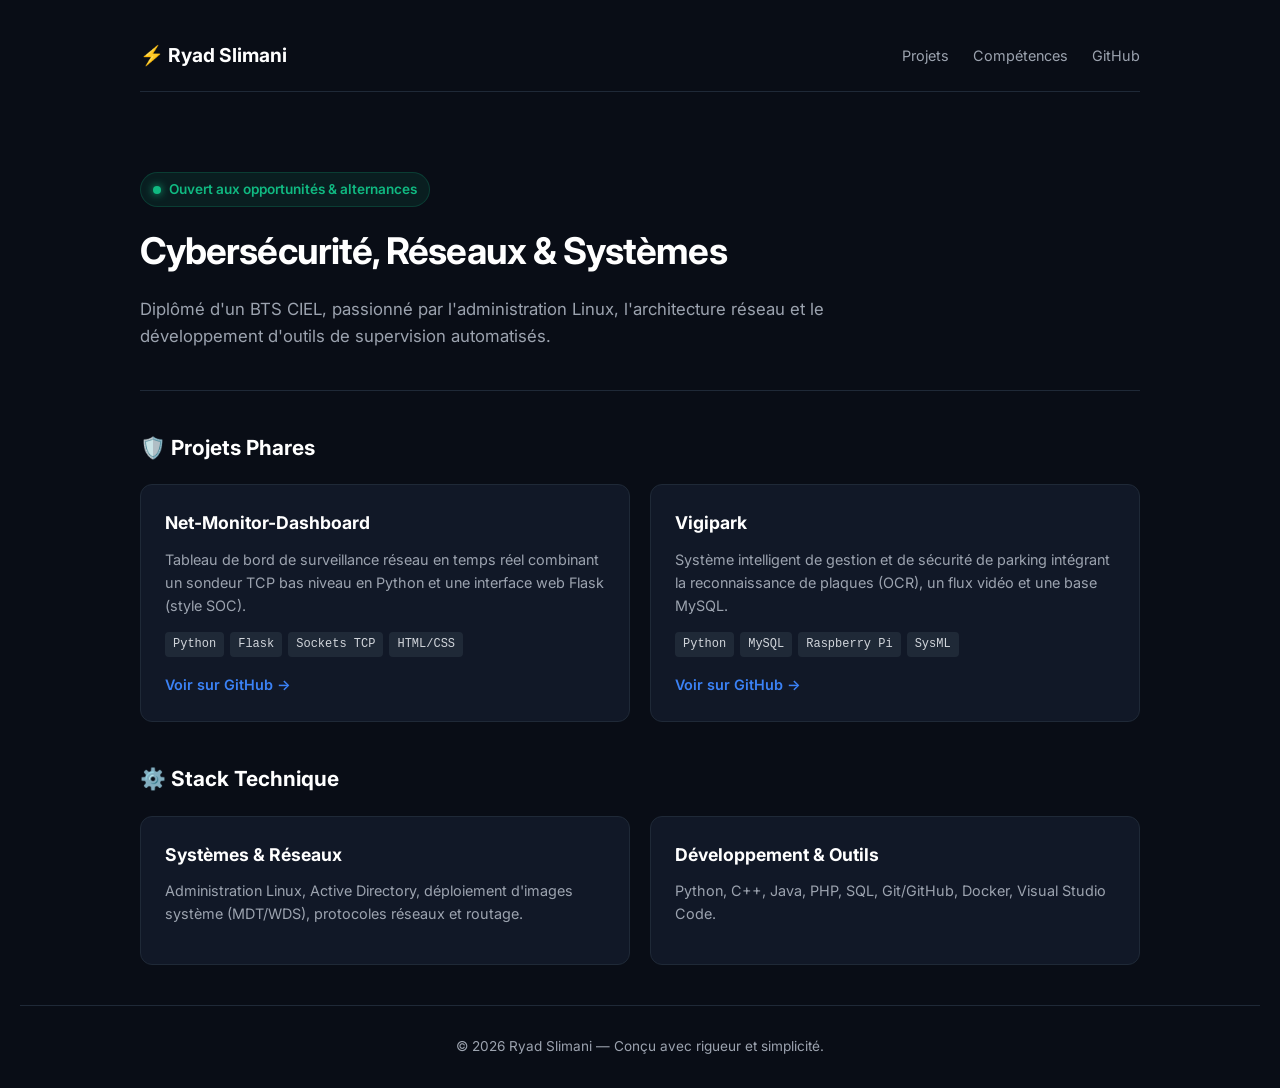
==== portfolio.html @ 4ad84877 "feat: initial commit with custom portfolio filenames" ====
<!DOCTYPE html>
<html lang="fr">
<head>
    <meta charset="UTF-8">
    <meta name="viewport" content="width=device-width, initial-scale=1.0">
    <title>Ryad Slimani | Portfolio Cyber & SysAdmin</title>
    <link href="https://fonts.googleapis.com/css2?family=Inter:wght@300;400;500;600;700&display=swap" rel="stylesheet">
    <link rel="stylesheet" href="portfolio.css">
</head>
<body>

    <header>
        <div class="logo">⚡ Ryad Slimani</div>
        <nav>
            <a href="#projects">Projets</a>
            <a href="#skills">Compétences</a>
            <a href="https://github.com/ryadslimani" target="_blank">GitHub</a>
        </nav>
    </header>

    <div class="container">
        <div class="hero">
            <div class="badge-status">
                <span class="dot"></span> Ouvert aux opportunités & alternances
            </div>
            <h1>Cybersécurité, Réseaux & Systèmes</h1>
            <p>Diplômé d'un BTS CIEL, passionné par l'administration Linux, l'architecture réseau et le développement d'outils de supervision automatisés.</p>
        </div>

        <section id="projects">
            <h2>🛡️ Projets Phares</h2>
            <div class="grid">
                <div class="card">
                    <h3>Net-Monitor-Dashboard</h3>
                    <p>Tableau de bord de surveillance réseau en temps réel combinant un sondeur TCP bas niveau en Python et une interface web Flask (style SOC).</p>
                    <div class="tags">
                        <span class="tag">Python</span>
                        <span class="tag">Flask</span>
                        <span class="tag">Sockets TCP</span>
                        <span class="tag">HTML/CSS</span>
                    </div>
                    <a href="https://github.com/ryadslimani" target="_blank" class="btn-link">Voir sur GitHub &rarr;</a>
                </div>

                <div class="card">
                    <h3>Vigipark</h3>
                    <p>Système intelligent de gestion et de sécurité de parking intégrant la reconnaissance de plaques (OCR), un flux vidéo et une base MySQL.</p>
                    <div class="tags">
                        <span class="tag">Python</span>
                        <span class="tag">MySQL</span>
                        <span class="tag">Raspberry Pi</span>
                        <span class="tag">SysML</span>
                    </div>
                    <a href="https://github.com/ryadslimani" target="_blank" class="btn-link">Voir sur GitHub &rarr;</a>
                </div>
            </div>
        </section>

        <section id="skills">
            <h2>⚙️ Stack Technique</h2>
            <div class="grid">
                <div class="card">
                    <h3>Systèmes & Réseaux</h3>
                    <p>Administration Linux, Active Directory, déploiement d'images système (MDT/WDS), protocoles réseaux et routage.</p>
                </div>
                <div class="card">
                    <h3>Développement & Outils</h3>
                    <p>Python, C++, Java, PHP, SQL, Git/GitHub, Docker, Visual Studio Code.</p>
                </div>
            </div>
        </section>
    </div>

    <footer>
        <p>&copy; <span id="current-year"></span> Ryad Slimani — Conçu avec rigueur et simplicité.</p>
    </footer>

    <script src="portfolio.js"></script>
</body>
</html>
---- portfolio.css ----
:root {
    --bg-color: #090d16;
    --card-bg: #111827;
    --border-color: #1f2937;
    --text-main: #f3f4f6;
    --text-muted: #9ca3af;
    --accent: #3b82f6;
    --accent-glow: rgba(59, 130, 246, 0.15);
    --success: #10b981;
}

* { box-sizing: border-box; margin: 0; padding: 0; }

body {
    font-family: 'Inter', sans-serif;
    background-color: var(--bg-color);
    color: var(--text-main);
    line-height: 1.6;
    padding: 0 20px;
    scroll-behavior: smooth;
}

header {
    max-width: 1000px;
    margin: 40px auto;
    display: flex;
    justify-content: space-between;
    align-items: center;
    border-bottom: 1px solid var(--border-color);
    padding-bottom: 20px;
}

.logo {
    font-weight: 700;
    font-size: 1.2rem;
    color: #ffffff;
    display: flex;
    align-items: center;
    gap: 8px;
}

nav a {
    color: var(--text-muted);
    text-decoration: none;
    margin-left: 20px;
    font-size: 0.9rem;
    transition: color 0.2s;
}

nav a:hover {
    color: var(--accent);
}

.container {
    max-width: 1000px;
    margin: 0 auto;
}

.hero {
    padding: 40px 0;
    border-bottom: 1px solid var(--border-color);
    margin-bottom: 40px;
}

.hero h1 {
    font-size: 2.3rem;
    font-weight: 700;
    color: #ffffff;
    margin-bottom: 15px;
    letter-spacing: -0.025em;
}

.hero p {
    font-size: 1.05rem;
    color: var(--text-muted);
    max-width: 700px;
}

.badge-status {
    display: inline-flex;
    align-items: center;
    gap: 8px;
    background: rgba(16, 185, 129, 0.1);
    color: var(--success);
    border: 1px solid rgba(16, 185, 129, 0.2);
    padding: 6px 12px;
    border-radius: 20px;
    font-size: 0.85rem;
    font-weight: 600;
    margin-bottom: 15px;
}

.dot {
    width: 8px;
    height: 8px;
    background-color: var(--success);
    border-radius: 50%;
    box-shadow: 0 0 8px var(--success);
}

section {
    margin-bottom: 40px;
}

h2 {
    font-size: 1.3rem;
    color: #ffffff;
    margin-bottom: 20px;
    display: flex;
    align-items: center;
    gap: 10px;
}

.grid {
    display: grid;
    grid-template-columns: repeat(auto-fit, minmax(300px, 1fr));
    gap: 20px;
}

.card {
    background-color: var(--card-bg);
    border: 1px solid var(--border-color);
    border-radius: 12px;
    padding: 24px;
    transition: transform 0.2s, border-color 0.2s;
}

.card:hover {
    transform: translateY(-3px);
    border-color: #374151;
}

.card h3 {
    font-size: 1.1rem;
    color: #ffffff;
    margin-bottom: 10px;
}

.card p {
    color: var(--text-muted);
    font-size: 0.9rem;
    margin-bottom: 15px;
}

.tags {
    display: flex;
    flex-wrap: wrap;
    gap: 6px;
    margin-bottom: 15px;
}

.tag {
    background: #1f2937;
    color: #d1d5db;
    padding: 3px 8px;
    border-radius: 4px;
    font-size: 0.75rem;
    font-family: monospace;
}

.btn-link {
    display: inline-block;
    color: var(--accent);
    text-decoration: none;
    font-weight: 600;
    font-size: 0.9rem;
}

.btn-link:hover {
    text-decoration: underline;
}

footer {
    text-align: center;
    padding: 30px 0;
    border-top: 1px solid var(--border-color);
    color: var(--text-muted);
    font-size: 0.85rem;
    margin-top: 40px;
}
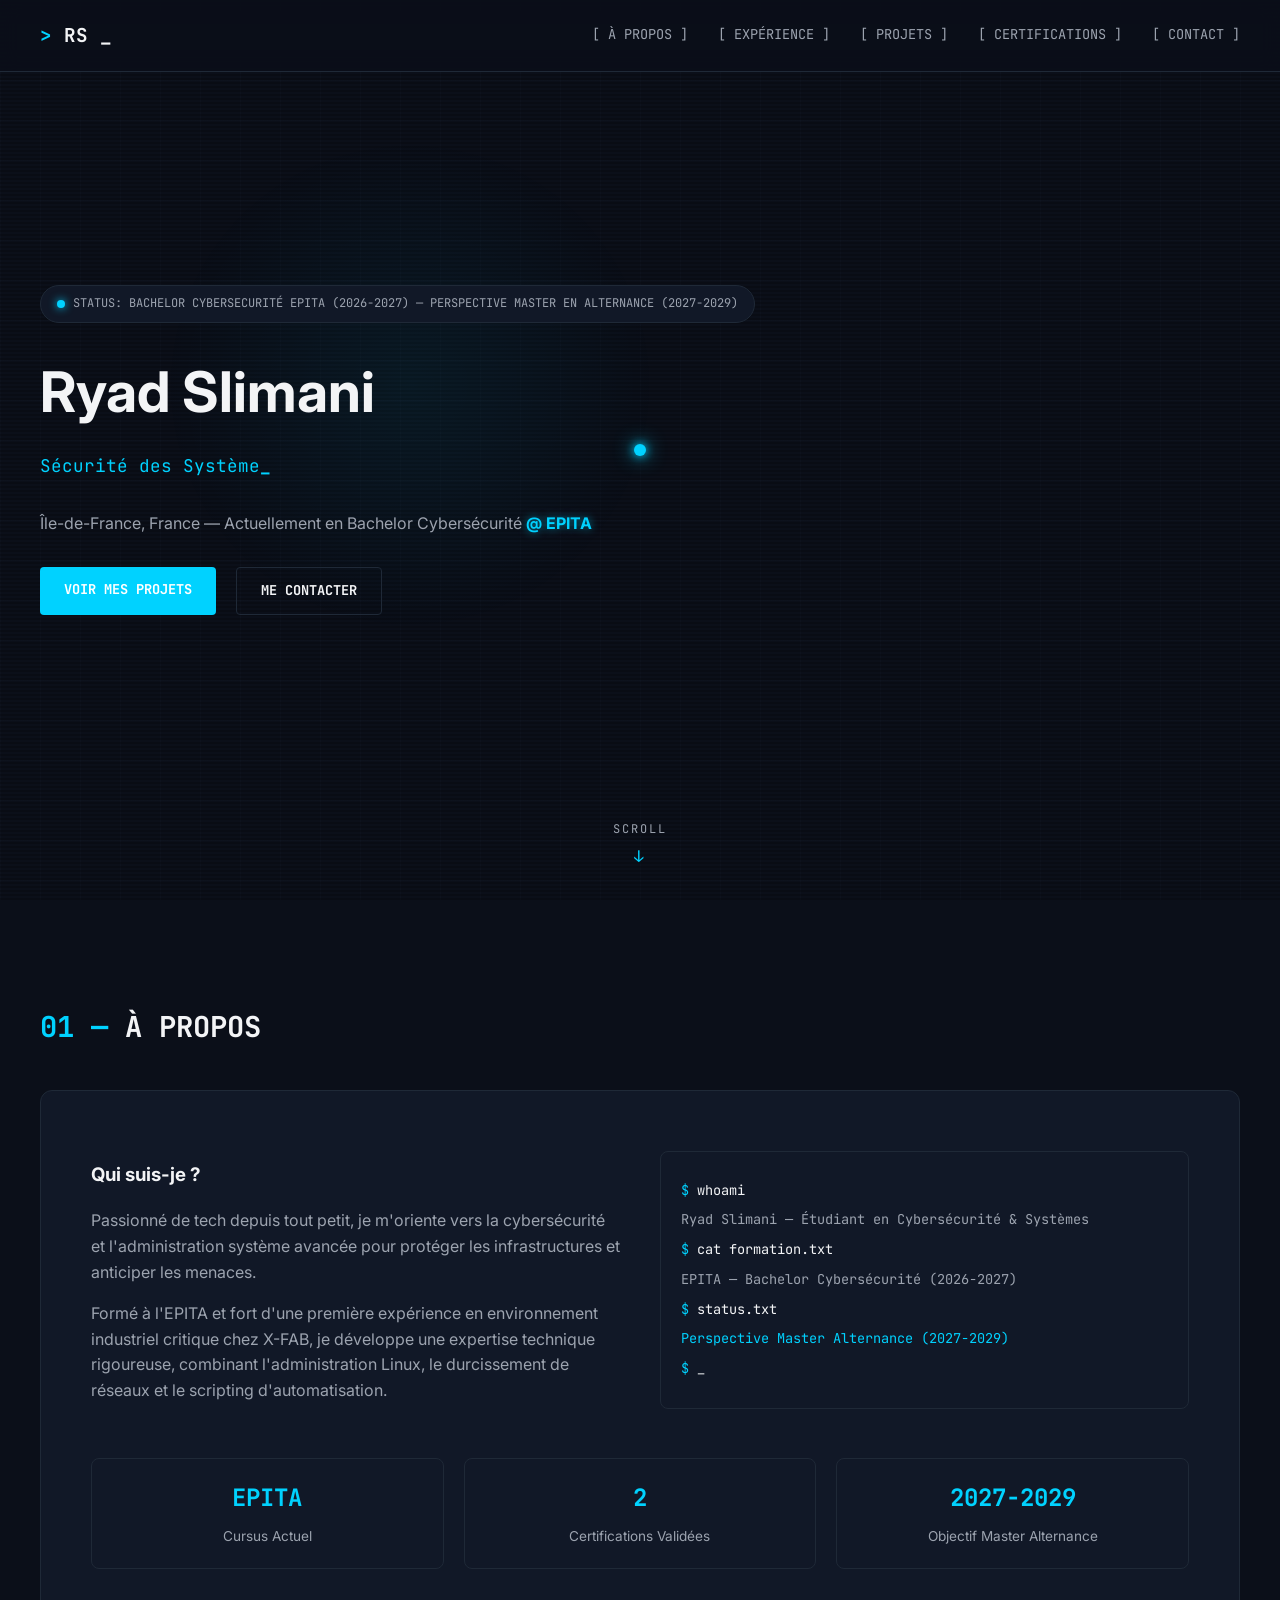
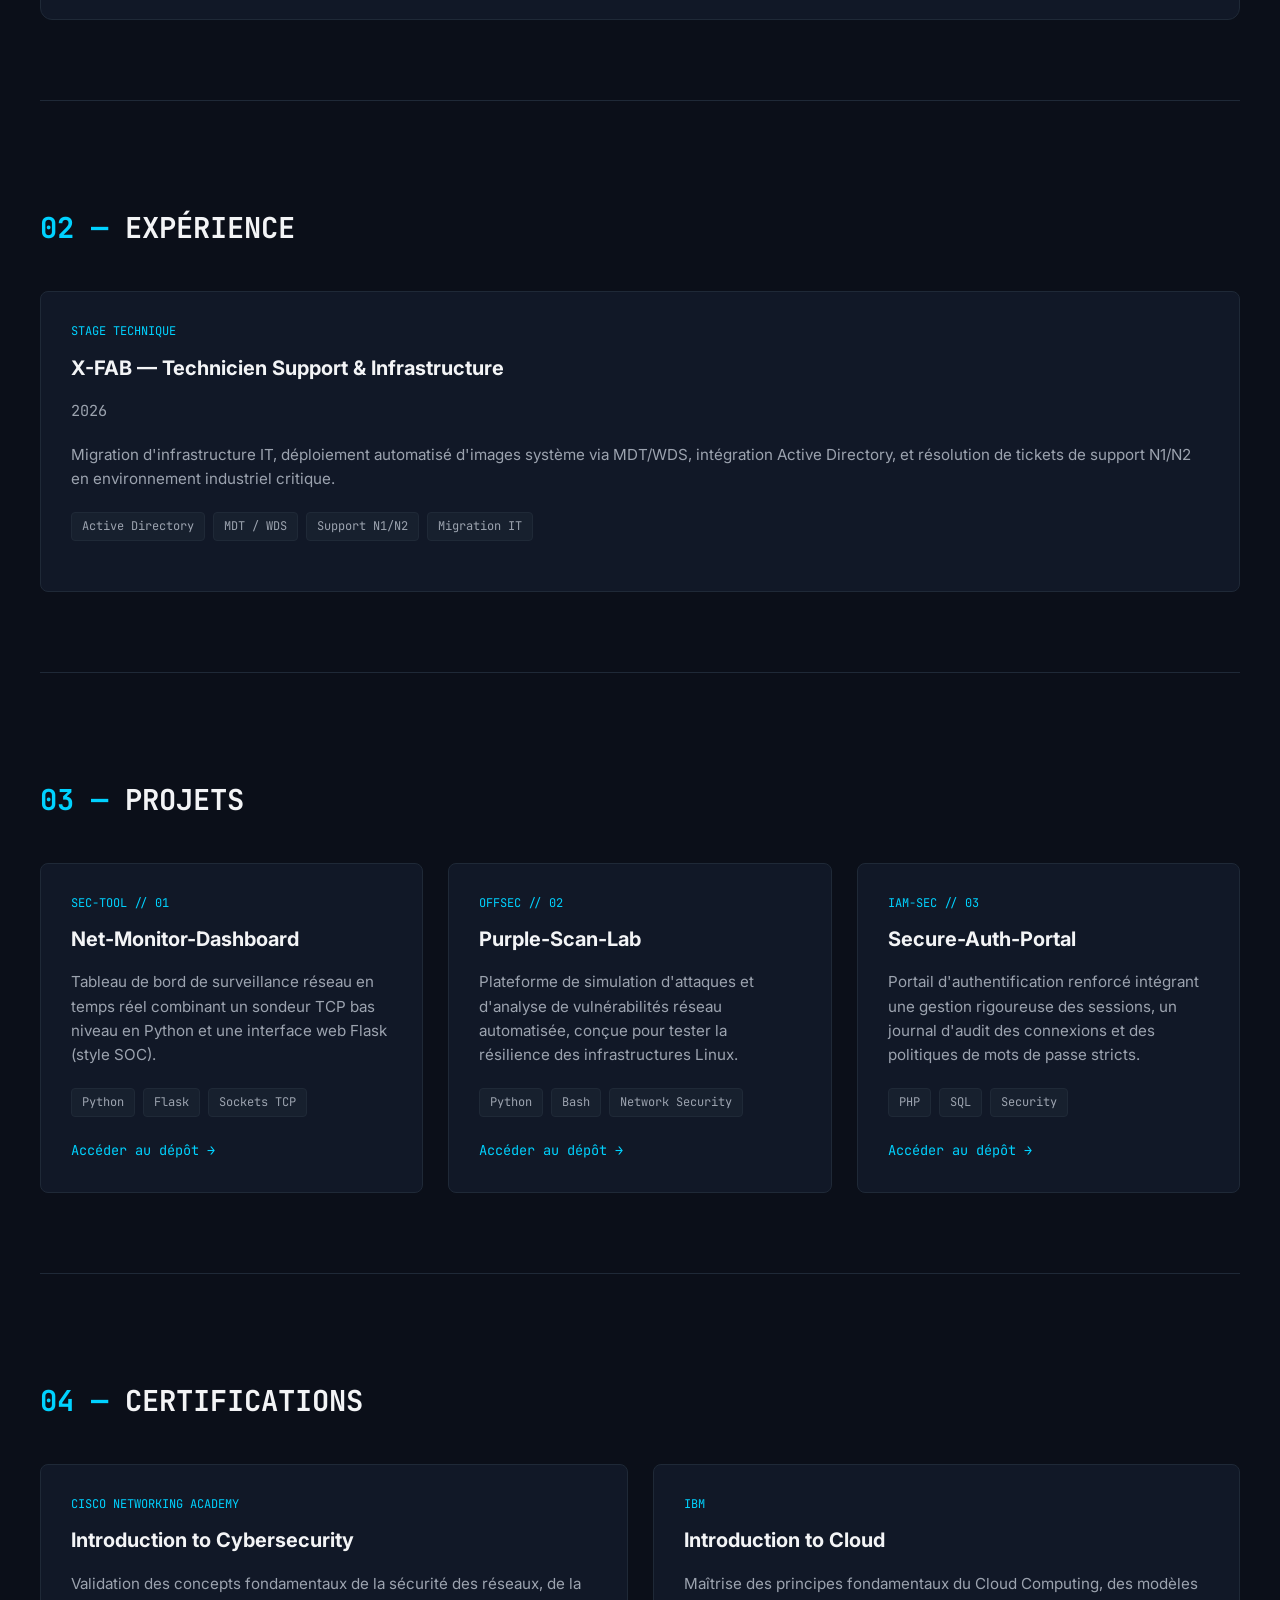
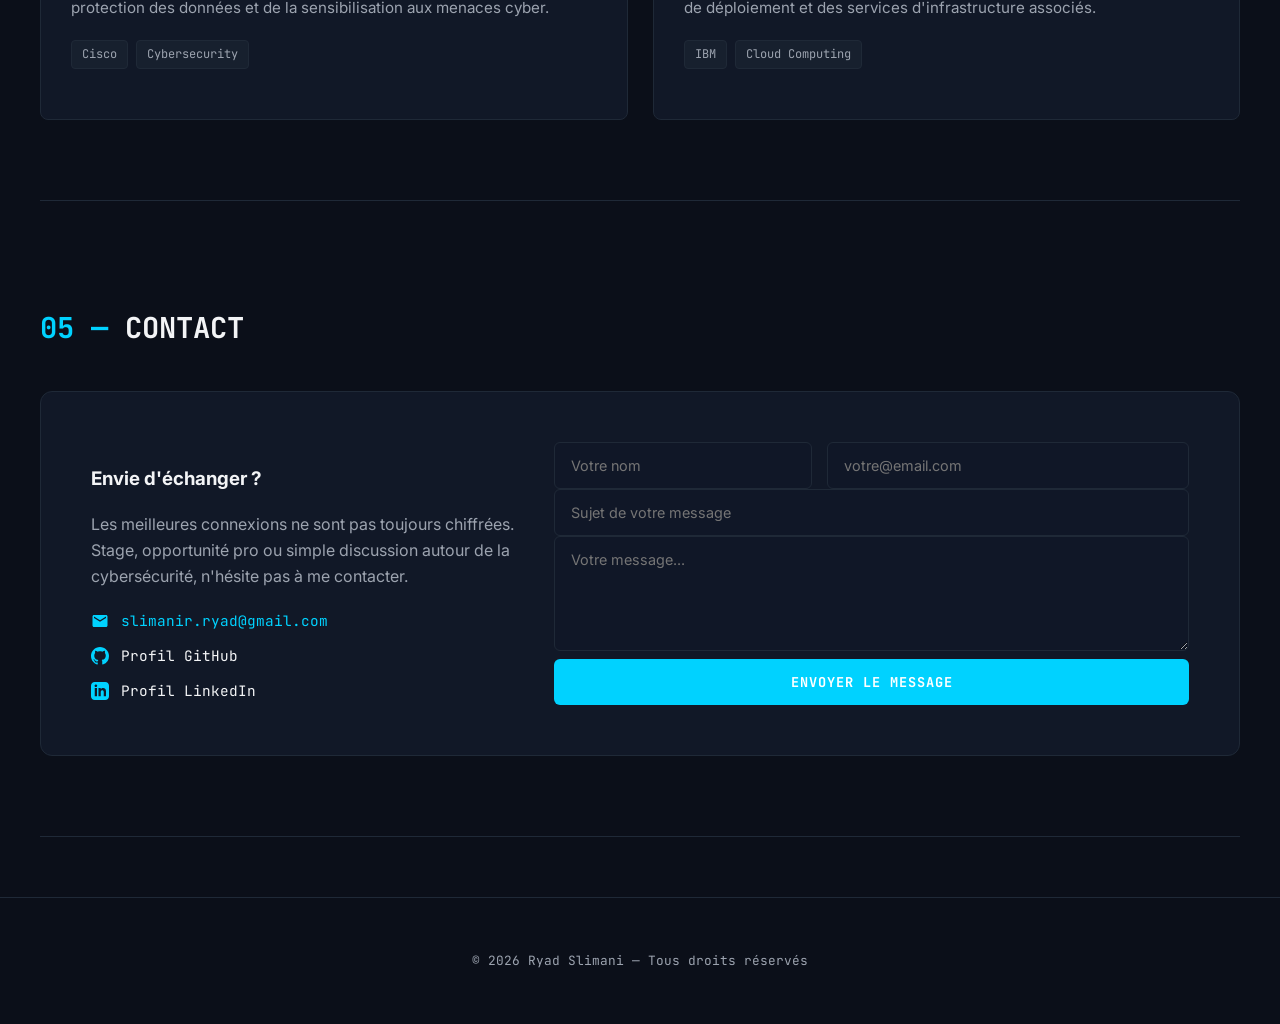
==== commit f7b59f24: "feat: add img folder, favicon and update html configuration" ====
--- a/portfolio.html
+++ b/portfolio.html
@@ -3,77 +3,235 @@
 <head>
     <meta charset="UTF-8">
     <meta name="viewport" content="width=device-width, initial-scale=1.0">
-    <title>Ryad Slimani | Portfolio Cyber & SysAdmin</title>
-    <link href="https://fonts.googleapis.com/css2?family=Inter:wght@300;400;500;600;700&display=swap" rel="stylesheet">
+    <title>Portfolio - Slimani Riyad</title>
+    <!-- Favicon personnalisé (remplace href par ton fichier d'icône si besoin) -->
+    <link rel="icon" type="image/png" href="img/RS.png">
+    <link href="https://fonts.googleapis.com/css2?family=JetBrains+Mono:wght@400;500;700&family=Inter:wght@300;400;600;700&display=swap" rel="stylesheet">
     <link rel="stylesheet" href="portfolio.css">
 </head>
 <body>
 
+    <!-- Arrière-plan animé et scanlines -->
+    <div class="bg-grid"></div>
+    <div class="scanlines"></div>
+
+    <!-- Curseur suiveur personnalisé -->
+    <div class="custom-cursor"></div>
+
     <header>
-        <div class="logo">⚡ Ryad Slimani</div>
+        <div class="logo">
+            <span class="terminal-prompt">&gt;</span> RS <span class="blink">_</span>
+        </div>
         <nav>
-            <a href="#projects">Projets</a>
-            <a href="#skills">Compétences</a>
-            <a href="https://github.com/ryadslimani" target="_blank">GitHub</a>
+            <a href="#about">[ À PROPOS ]</a>
+            <a href="#experience">[ EXPÉRIENCE ]</a>
+            <a href="#projects">[ PROJETS ]</a>
+            <a href="#certifications">[ CERTIFICATIONS ]</a>
+            <a href="#contact">[ CONTACT ]</a>
         </nav>
     </header>
 
     <div class="container">
-        <div class="hero">
+
+        <!-- Hero Section -->
+        <div class="hero" id="home">
+            
             <div class="badge-status">
-                <span class="dot"></span> Ouvert aux opportunités & alternances
-            </div>
-            <h1>Cybersécurité, Réseaux & Systèmes</h1>
-            <p>Diplômé d'un BTS CIEL, passionné par l'administration Linux, l'architecture réseau et le développement d'outils de supervision automatisés.</p>
+                <span class="dot"></span> STATUS: BACHELOR CYBERSECURITÉ EPITA (2026-2027) — PERSPECTIVE MASTER EN ALTERNANCE (2027-2029)
+            </div>
+            <h1>Ryad Slimani</h1>
+            
+            <!-- Ligne sous-titre avec l'animation de frappe -->
+            <div class="subtitle">
+                <span id="typed-text"></span><span class="cursor-blink">_</span>
+            </div>
+
+            <p class="location">Île-de-France, France — Actuellement en Bachelor Cybersécurité <span class="glitch-text" data-text="@ EPITA">@ EPITA</span></p>
+            
+            <div class="hero-actions">
+                <a href="#projects" class="btn-primary">VOIR MES PROJETS</a>
+                <a href="#contact" class="btn-secondary">ME CONTACTER</a>
+            </div>
+
+            <!-- Indicateur de scroll -->
+            <div class="scroll-indicator">
+                SCROLL
+                <span>&darr;</span>
+            </div>
         </div>
 
+        <!-- À Propos -->
+        <section id="about">
+            <h2><span class="section-num">01 —</span> À PROPOS</h2>
+            
+            <div class="about-wrapper">
+                <div class="about-grid">
+                    <div class="about-text">
+                        <h3>Qui suis-je ?</h3>
+                        <p>Passionné de tech depuis tout petit, je m'oriente vers la cybersécurité et l'administration système avancée pour protéger les infrastructures et anticiper les menaces.</p>
+                        <p>Formé à l'EPITA et fort d'une première expérience en environnement industriel critique chez X-FAB, je développe une expertise technique rigoureuse, combinant l'administration Linux, le durcissement de réseaux et le scripting d'automatisation.</p>
+                    </div>
+                    <div class="about-terminal">
+                        <div class="terminal-box-sm">
+                            <p class="t-line"><span class="t-prompt">$</span> whoami</p>
+                            <p class="t-line text-muted">Ryad Slimani — Étudiant en Cybersécurité & Systèmes</p>
+                            <p class="t-line"><span class="t-prompt">$</span> cat formation.txt</p>
+                            <p class="t-line text-muted">EPITA — Bachelor Cybersécurité (2026-2027)</p>
+                            <p class="t-line"><span class="t-prompt">$</span> status.txt</p>
+                            <p class="t-line text-green">Perspective Master Alternance (2027-2029)</p>
+                            <p class="t-line"><span class="t-prompt">$</span> <span class="blink">_</span></p>
+                        </div>
+                    </div>
+                </div>
+
+                <div class="system-metrics">
+                    <div class="metric-box">
+                        <span class="metric-val">EPITA</span>
+                        <span class="metric-label">Cursus Actuel</span>
+                    </div>
+                    <div class="metric-box">
+                        <span class="metric-val">2</span>
+                        <span class="metric-label">Certifications Validées</span>
+                    </div>
+                    <div class="metric-box">
+                        <span class="metric-val">2027-2029</span>
+                        <span class="metric-label">Objectif Master Alternance</span>
+                    </div>
+                </div>
+            </div>
+        </section>
+
+        <!-- Expérience -->
+        <section id="experience">
+            <h2><span class="section-num">02 —</span> EXPÉRIENCE</h2>
+            <div class="card full-width">
+                <div class="card-header-tag">STAGE TECHNIQUE</div>
+                <h3>X-FAB — Technicien Support & Infrastructure</h3>
+                <p class="card-date">2026</p>
+                <p>Migration d'infrastructure IT, déploiement automatisé d'images système via MDT/WDS, intégration Active Directory, et résolution de tickets de support N1/N2 en environnement industriel critique.</p>
+                <div class="tags">
+                    <span class="tag">Active Directory</span>
+                    <span class="tag">MDT / WDS</span>
+                    <span class="tag">Support N1/N2</span>
+                    <span class="tag">Migration IT</span>
+                </div>
+            </div>
+        </section>
+
+        <!-- Projets -->
         <section id="projects">
-            <h2>🛡️ Projets Phares</h2>
+            <h2><span class="section-num">03 —</span> PROJETS</h2>
             <div class="grid">
                 <div class="card">
+                    <div class="card-header-tag">SEC-TOOL // 01</div>
                     <h3>Net-Monitor-Dashboard</h3>
                     <p>Tableau de bord de surveillance réseau en temps réel combinant un sondeur TCP bas niveau en Python et une interface web Flask (style SOC).</p>
                     <div class="tags">
                         <span class="tag">Python</span>
                         <span class="tag">Flask</span>
                         <span class="tag">Sockets TCP</span>
-                        <span class="tag">HTML/CSS</span>
-                    </div>
-                    <a href="https://github.com/ryadslimani" target="_blank" class="btn-link">Voir sur GitHub &rarr;</a>
-                </div>
-
-                <div class="card">
-                    <h3>Vigipark</h3>
-                    <p>Système intelligent de gestion et de sécurité de parking intégrant la reconnaissance de plaques (OCR), un flux vidéo et une base MySQL.</p>
+                    </div>
+                    <a href="https://github.com/ryadslimani" target="_blank" class="btn-link">Accéder au dépôt &rarr;</a>
+                </div>
+
+                <div class="card">
+                    <div class="card-header-tag">OFFSEC // 02</div>
+                    <h3>Purple-Scan-Lab</h3>
+                    <p>Plateforme de simulation d'attaques et d'analyse de vulnérabilités réseau automatisée, conçue pour tester la résilience des infrastructures Linux.</p>
                     <div class="tags">
                         <span class="tag">Python</span>
-                        <span class="tag">MySQL</span>
-                        <span class="tag">Raspberry Pi</span>
-                        <span class="tag">SysML</span>
-                    </div>
-                    <a href="https://github.com/ryadslimani" target="_blank" class="btn-link">Voir sur GitHub &rarr;</a>
-                </div>
-            </div>
-        </section>
-
-        <section id="skills">
-            <h2>⚙️ Stack Technique</h2>
+                        <span class="tag">Bash</span>
+                        <span class="tag">Network Security</span>
+                    </div>
+                    <a href="https://github.com/ryadslimani" target="_blank" class="btn-link">Accéder au dépôt &rarr;</a>
+                </div>
+
+                <div class="card">
+                    <div class="card-header-tag">IAM-SEC // 03</div>
+                    <h3>Secure-Auth-Portal</h3>
+                    <p>Portail d'authentification renforcé intégrant une gestion rigoureuse des sessions, un journal d'audit des connexions et des politiques de mots de passe stricts.</p>
+                    <div class="tags">
+                        <span class="tag">PHP</span>
+                        <span class="tag">SQL</span>
+                        <span class="tag">Security</span>
+                    </div>
+                    <a href="https://github.com/ryadslimani" target="_blank" class="btn-link">Accéder au dépôt &rarr;</a>
+                </div>
+            </div>
+        </section>
+
+        <!-- Certifications -->
+        <section id="certifications">
+            <h2><span class="section-num">04 —</span> CERTIFICATIONS</h2>
             <div class="grid">
                 <div class="card">
-                    <h3>Systèmes & Réseaux</h3>
-                    <p>Administration Linux, Active Directory, déploiement d'images système (MDT/WDS), protocoles réseaux et routage.</p>
-                </div>
-                <div class="card">
-                    <h3>Développement & Outils</h3>
-                    <p>Python, C++, Java, PHP, SQL, Git/GitHub, Docker, Visual Studio Code.</p>
+                    <div class="card-header-tag">CISCO NETWORKING ACADEMY</div>
+                    <h3>Introduction to Cybersecurity</h3>
+                    <p>Validation des concepts fondamentaux de la sécurité des réseaux, de la protection des données et de la sensibilisation aux menaces cyber.</p>
+                    <div class="tags">
+                        <span class="tag">Cisco</span>
+                        <span class="tag">Cybersecurity</span>
+                    </div>
+                </div>
+
+                <div class="card">
+                    <div class="card-header-tag">IBM</div>
+                    <h3>Introduction to Cloud</h3>
+                    <p>Maîtrise des principes fondamentaux du Cloud Computing, des modèles de déploiement et des services d'infrastructure associés.</p>
+                    <div class="tags">
+                        <span class="tag">IBM</span>
+                        <span class="tag">Cloud Computing</span>
+                    </div>
+                </div>
+            </div>
+        </section>
+
+        <!-- Contact -->
+        <section id="contact">
+            <h2><span class="section-num">05 —</span> CONTACT</h2>
+            <div class="contact-wrapper">
+                <div class="contact-container">
+                    <div class="contact-info">
+                        <h3>Envie d'échanger ?</h3>
+                        <p>Les meilleures connexions ne sont pas toujours chiffrées. Stage, opportunité pro ou simple discussion autour de la cybersécurité, n'hésite pas à me contacter.</p>
+                        
+                        <div class="contact-links-list">
+                            <a href="mailto:slimanir.ryad@gmail.com" class="contact-link-item">
+                                <svg viewBox="0 0 24 24"><path d="M20 4H4c-1.1 0-1.99.9-1.99 2L2 18c0 1.1.9 2 2 2h16c1.1 0 2-.9 2-2V6c0-1.1-.9-2-2-2zm0 4l-8 5-8-5V6l8 5 8-5v2z"/></svg>
+                                <span class="email-link">slimanir.ryad@gmail.com</span>
+                            </a>
+                            <a href="https://github.com/ryadslimani" target="_blank" class="contact-link-item">
+                                <svg viewBox="0 0 24 24"><path d="M12 0C5.37 0 0 5.37 0 12c0 5.31 3.435 9.795 8.205 11.385.6.105.825-.255.825-.57 0-.285-.015-1.23-.015-2.235-3.015.555-3.795-.735-4.035-1.41-.135-.345-.72-1.41-1.23-1.695-.42-.225-1.02-.78-.015-.795.945-.015 1.62.87 1.845 1.23 1.08 1.815 2.805 1.305 3.495.99.105-.78.42-1.305.765-1.605-2.67-.3-5.46-1.335-5.46-5.925 0-1.305.465-2.385 1.23-3.225-.12-.3-.54-1.53.12-3.18 0 0 1.005-.315 3.3 1.23.96-.27 1.98-.405 3-.405s2.04.135 3 .405c2.295-1.56 3.3-1.23 3.3-1.23.66 1.65.24 2.88.12 3.18.765.84 1.23 1.905 1.23 3.225 0 4.605-2.805 5.625-5.475 5.925.435.375.81 1.095.81 2.22 0 1.605-.015 2.895-.015 3.3 0 .315.225.69.825.57A12.02 12.02 0 0024 12c0-6.63-5.37-12-12-12z"/></svg>
+                                <span>Profil GitHub</span>
+                            </a>
+                            <a href="https://www.linkedin.com" target="_blank" class="contact-link-item">
+                                <svg viewBox="0 0 24 24"><path d="M19 0h-14c-2.761 0-5 2.239-5 5v14c0 2.761 2.239 5 5 5h14c2.762 0 5-2.239 5-5v-14c0-2.761-2.238-5-5-5zm-11 19h-3v-11h3v11zm-1.5-12.268c-.966 0-1.75-.79-1.75-1.764s.784-1.764 1.75-1.764 1.75.79 1.75 1.764-.783 1.764-1.75 1.764zm13.5 12.268h-3v-5.604c0-3.368-4-3.113-4 0v5.604h-3v-11h3v1.765c1.396-2.586 7-2.777 7 2.476v6.759z"/></svg>
+                                <span>Profil LinkedIn</span>
+                            </a>
+                        </div>
+                    </div>
+                    <div class="contact-form">
+                        <form action="send-mail.php" method="POST">
+                            <div class="form-group">
+                                <input type="text" name="name" placeholder="Votre nom" required>
+                                <input type="email" name="email" placeholder="votre@email.com" required>
+                            </div>
+                            <input type="text" name="subject" placeholder="Sujet de votre message" class="form-full" required>
+                            <textarea name="message" placeholder="Votre message..." rows="5" class="form-full" required></textarea>
+                            <button type="submit" class="btn-primary">ENVOYER LE MESSAGE</button>
+                        </form>
+                    </div>
                 </div>
             </div>
         </section>
     </div>
 
     <footer>
-        <p>&copy; <span id="current-year"></span> Ryad Slimani — Conçu avec rigueur et simplicité.</p>
+        <p>&copy; <span id="current-year">2026</span> Ryad Slimani — Tous droits réservés</p>
     </footer>
+
+    <!-- Bouton Retour en haut -->
+    <a href="#home" class="back-to-top" id="backToTopBtn">&uarr;</a>
 
     <script src="portfolio.js"></script>
 </body>
--- a/portfolio.css
+++ b/portfolio.css
@@ -1,180 +1,821 @@
 :root {
-    --bg-color: #090d16;
+    --bg-color: #0b0f19;
     --card-bg: #111827;
     --border-color: #1f2937;
     --text-main: #f3f4f6;
     --text-muted: #9ca3af;
-    --accent: #3b82f6;
-    --accent-glow: rgba(59, 130, 246, 0.15);
-    --success: #10b981;
-}
-
-* { box-sizing: border-box; margin: 0; padding: 0; }
+    --accent-blue: #00d2ff;
+    --accent-glow: rgba(0, 210, 255, 0.15);
+}
+
+html {
+    scroll-behavior: smooth;
+}
 
 body {
     font-family: 'Inter', sans-serif;
     background-color: var(--bg-color);
     color: var(--text-main);
     line-height: 1.6;
-    padding: 0 20px;
-    scroll-behavior: smooth;
-}
-
+    margin: 0;
+    padding: 0;
+    overflow-x: hidden;
+}
+
+/* --- Personnalisation de la Scrollbar --- */
+::-webkit-scrollbar {
+    width: 8px;
+}
+
+::-webkit-scrollbar-track {
+    background: var(--bg-color);
+}
+
+::-webkit-scrollbar-thumb {
+    background: rgba(0, 210, 255, 0.3);
+    border-radius: 4px;
+    transition: background 0.3s ease, box-shadow 0.3s ease;
+}
+
+::-webkit-scrollbar-thumb:hover,
+::-webkit-scrollbar-thumb:active {
+    background: var(--accent-blue);
+    box-shadow: 0 0 12px var(--accent-blue);
+}
+
+/* Grille de fond animée type terminal / cyber */
+.bg-grid {
+    position: fixed;
+    top: 0;
+    left: 0;
+    width: 100vw;
+    height: 100vh;
+    background-image: 
+        linear-gradient(to right, rgba(31, 41, 55, 0.15) 1px, transparent 1px),
+        linear-gradient(to bottom, rgba(31, 41, 55, 0.15) 1px, transparent 1px);
+    background-size: 40px 40px;
+    z-index: -2;
+    pointer-events: none;
+}
+
+/* Effet de balayage (Scanlines) */
+.scanlines {
+    position: fixed;
+    top: 0;
+    left: 0;
+    width: 100vw;
+    height: 100vh;
+    background: linear-gradient(
+        to bottom,
+        rgba(255,255,255,0),
+        rgba(255,255,255,0) 50%,
+        rgba(0, 0, 0, 0.3) 50%,
+        rgba(0, 0, 0, 0.3)
+    );
+    background-size: 100% 4px;
+    z-index: -1;
+    pointer-events: none;
+    opacity: 0.6;
+}
+
+/* Header fixe */
 header {
-    max-width: 1000px;
-    margin: 40px auto;
+    position: fixed;
+    top: 0;
+    left: 0;
+    width: 100%;
+    background-color: rgba(11, 15, 25, 0.85);
+    backdrop-filter: blur(10px);
     display: flex;
     justify-content: space-between;
     align-items: center;
+    padding: 20px 40px;
+    box-sizing: border-box;
+    z-index: 1000;
     border-bottom: 1px solid var(--border-color);
-    padding-bottom: 20px;
 }
 
 .logo {
+    font-family: 'JetBrains Mono', monospace;
     font-weight: 700;
     font-size: 1.2rem;
-    color: #ffffff;
+    color: var(--text-main);
+}
+
+.terminal-prompt {
+    color: var(--accent-blue);
+}
+
+.blink {
+    animation: blink 1s infinite;
+}
+
+@keyframes blink {
+    0%, 100% { opacity: 1; }
+    50% { opacity: 0; }
+}
+
+nav {
     display: flex;
-    align-items: center;
-    gap: 8px;
+    gap: 30px;
 }
 
 nav a {
     color: var(--text-muted);
     text-decoration: none;
-    margin-left: 20px;
-    font-size: 0.9rem;
-    transition: color 0.2s;
+    font-family: 'JetBrains Mono', monospace;
+    font-size: 0.85rem;
+    transition: color 0.3s ease;
 }
 
 nav a:hover {
-    color: var(--accent);
-}
-
+    color: var(--accent-blue);
+}
+
+/* Layout Container */
 .container {
-    max-width: 1000px;
+    max-width: 1350px;
     margin: 0 auto;
-}
-
+    padding: 0 40px 60px 40px;
+}
+
+/* Sections */
+section {
+    padding: 80px 0;
+    border-bottom: 1px solid var(--border-color);
+}
+
+h2 {
+    font-family: 'JetBrains Mono', monospace;
+    font-size: 1.8rem;
+    margin-bottom: 40px;
+    color: var(--text-main);
+}
+
+.section-num {
+    color: var(--accent-blue);
+}
+
+/* Hero Section */
 .hero {
-    padding: 40px 0;
-    border-bottom: 1px solid var(--border-color);
-    margin-bottom: 40px;
-}
-
-.hero h1 {
-    font-size: 2.3rem;
-    font-weight: 700;
-    color: #ffffff;
-    margin-bottom: 15px;
-    letter-spacing: -0.025em;
-}
-
-.hero p {
-    font-size: 1.05rem;
-    color: var(--text-muted);
-    max-width: 700px;
+    position: relative;
+    min-height: 100vh;
+    display: flex;
+    flex-direction: column;
+    justify-content: center;
+    padding: 0;
+    box-sizing: border-box;
+}
+
+.hero::before {
+    content: '';
+    position: absolute;
+    top: 15%;
+    left: 10%;
+    width: 500px;
+    height: 500px;
+    background: radial-gradient(circle, rgba(0, 210, 255, 0.06) 0%, transparent 70%);
+    z-index: -1;
+    pointer-events: none;
 }
 
 .badge-status {
     display: inline-flex;
     align-items: center;
-    gap: 8px;
-    background: rgba(16, 185, 129, 0.1);
-    color: var(--success);
-    border: 1px solid rgba(16, 185, 129, 0.2);
-    padding: 6px 12px;
+    background-color: var(--card-bg);
+    border: 1px solid var(--border-color);
+    padding: 8px 16px;
     border-radius: 20px;
+    font-family: 'JetBrains Mono', monospace;
+    font-size: 0.75rem;
+    color: var(--text-muted);
+    margin-bottom: 25px;
+    width: fit-content;
+}
+
+.dot {
+    height: 8px;
+    width: 8px;
+    background-color: var(--accent-blue);
+    border-radius: 50%;
+    display: inline-block;
+    margin-right: 8px;
+    box-shadow: 0 0 8px var(--accent-blue);
+}
+
+.hero h1 {
+    font-size: 3.5rem;
+    font-weight: 700;
+    margin: 0 0 15px 0;
+}
+
+.subtitle {
+    font-family: 'JetBrains Mono', monospace;
+    color: var(--accent-blue);
+    font-size: 1.1rem;
+    margin-bottom: 15px;
+    min-height: 1.6rem;
+}
+
+.cursor-blink {
+    font-weight: bold;
+    animation: blink 0.8s infinite;
+}
+
+.location {
+    color: var(--text-muted);
+    margin-bottom: 30px;
+}
+
+.hero-actions {
+    display: flex;
+    gap: 20px;
+}
+
+.btn-primary, .btn-secondary {
+    display: inline-block;
+    padding: 12px 24px;
+    font-family: 'JetBrains Mono', monospace;
     font-size: 0.85rem;
-    font-weight: 600;
-    margin-bottom: 15px;
-}
-
-.dot {
-    width: 8px;
-    height: 8px;
-    background-color: var(--success);
-    border-radius: 50%;
-    box-shadow: 0 0 8px var(--success);
-}
-
-section {
-    margin-bottom: 40px;
-}
-
-h2 {
-    font-size: 1.3rem;
-    color: #ffffff;
-    margin-bottom: 20px;
-    display: flex;
-    align-items: center;
-    gap: 10px;
+    font-weight: 700;
+    text-decoration: none;
+    border-radius: 4px;
+    transition: all 0.3s ease;
+}
+
+.btn-primary {
+    background-color: var(--accent-blue);
+    color: #fff;
+}
+
+.btn-primary:hover {
+    box-shadow: 0 0 15px rgba(59, 130, 246, 0.4);
+}
+
+.btn-secondary {
+    background-color: transparent;
+    color: var(--text-main);
+    border: 1px solid var(--border-color);
+}
+
+.btn-secondary:hover {
+    border-color: var(--accent-blue);
+    color: var(--accent-blue);
 }
 
 .grid {
     display: grid;
-    grid-template-columns: repeat(auto-fit, minmax(300px, 1fr));
-    gap: 20px;
+    grid-template-columns: repeat(auto-fit, minmax(320px, 1fr));
+    gap: 25px;
 }
 
 .card {
     background-color: var(--card-bg);
     border: 1px solid var(--border-color);
-    border-radius: 12px;
-    padding: 24px;
-    transition: transform 0.2s, border-color 0.2s;
+    border-radius: 8px;
+    padding: 30px;
+    transition: transform 0.3s ease, border-color 0.3s ease;
 }
 
 .card:hover {
-    transform: translateY(-3px);
-    border-color: #374151;
+    transform: translateY(-5px);
+    border-color: var(--accent-blue);
+}
+
+.card.full-width {
+    grid-column: 1 / -1;
+}
+
+.card-header-tag {
+    font-family: 'JetBrains Mono', monospace;
+    font-size: 0.75rem;
+    color: var(--accent-blue);
+    margin-bottom: 10px;
 }
 
 .card h3 {
-    font-size: 1.1rem;
-    color: #ffffff;
+    margin: 0 0 10px 0;
+    font-size: 1.25rem;
+}
+
+.card p {
+    color: var(--text-muted);
+    font-size: 0.95rem;
+    margin-bottom: 20px;
+}
+
+.card-date {
+    font-family: 'JetBrains Mono', monospace;
+    font-size: 0.8rem;
+    color: var(--accent-blue);
     margin-bottom: 10px;
-}
-
-.card p {
-    color: var(--text-muted);
-    font-size: 0.9rem;
-    margin-bottom: 15px;
 }
 
 .tags {
     display: flex;
     flex-wrap: wrap;
-    gap: 6px;
-    margin-bottom: 15px;
+    gap: 8px;
+    margin-bottom: 20px;
 }
 
 .tag {
-    background: #1f2937;
-    color: #d1d5db;
-    padding: 3px 8px;
+    background-color: rgba(31, 41, 55, 0.5);
+    color: var(--text-muted);
+    padding: 4px 10px;
     border-radius: 4px;
+    font-family: 'JetBrains Mono', monospace;
     font-size: 0.75rem;
-    font-family: monospace;
+    border: 1px solid var(--border-color);
 }
 
 .btn-link {
+    color: var(--accent-blue);
+    text-decoration: none;
+    font-family: 'JetBrains Mono', monospace;
+    font-size: 0.85rem;
     display: inline-block;
-    color: var(--accent);
-    text-decoration: none;
-    font-weight: 600;
-    font-size: 0.9rem;
 }
 
 .btn-link:hover {
     text-decoration: underline;
 }
 
+.about-grid {
+    display: grid;
+    grid-template-columns: 1fr 1fr;
+    gap: 40px;
+    align-items: center;
+    margin-bottom: 50px;
+}
+
+.about-text p {
+    color: var(--text-muted);
+    margin-bottom: 15px;
+}
+
+.terminal-box-sm {
+    background-color: var(--card-bg);
+    border: 1px solid var(--border-color);
+    border-radius: 8px;
+    padding: 20px;
+    font-family: 'JetBrains Mono', monospace;
+    font-size: 0.85rem;
+}
+
+.t-line {
+    margin: 8px 0;
+}
+
+.t-prompt {
+    color: var(--accent-blue);
+}
+
+.text-muted {
+    color: var(--text-muted);
+}
+
+.text-green {
+    color: var(--accent-blue);
+}
+
+.system-metrics {
+    display: grid;
+    grid-template-columns: repeat(3, 1fr);
+    gap: 20px;
+}
+
+.metric-box {
+    background-color: var(--card-bg);
+    border: 1px solid var(--border-color);
+    padding: 20px;
+    border-radius: 8px;
+    text-align: center;
+}
+
+.metric-val {
+    display: block;
+    font-family: 'JetBrains Mono', monospace;
+    font-size: 1.5rem;
+    font-weight: 700;
+    color: var(--accent-blue);
+    margin-bottom: 5px;
+}
+
+.metric-label {
+    font-size: 0.85rem;
+    color: var(--text-muted);
+}
+
+.contact-wrapper {
+    background-color: var(--card-bg);
+    border: 1px solid var(--border-color);
+    border-radius: 12px;
+    padding: 50px;
+    position: relative;
+    overflow: hidden;
+    transition: border-color 0.3s ease;
+}
+
+.contact-wrapper:hover {
+    border-color: var(--accent-blue);
+}
+
+.contact-container {
+    display: grid;
+    grid-template-columns: 1fr 1.5fr;
+    gap: 40px;
+    align-items: center;
+}
+
+.contact-info p {
+    color: var(--text-muted);
+    margin-bottom: 15px;
+}
+
+.contact-links-list {
+    display: flex;
+    flex-direction: column;
+    gap: 12px;
+    margin-top: 20px;
+}
+
+.contact-link-item {
+    display: flex;
+    align-items: center;
+    gap: 12px;
+    font-family: 'JetBrains Mono', monospace;
+    font-size: 0.9rem;
+    color: var(--text-main);
+    text-decoration: none;
+    transition: color 0.3s ease;
+}
+
+.contact-link-item svg {
+    width: 18px;
+    height: 18px;
+    fill: var(--accent-blue);
+    flex-shrink: 0;
+    transition: transform 0.3s ease;
+}
+
+.contact-link-item:hover {
+    color: var(--accent-blue);
+}
+
+.contact-link-item:hover svg {
+    transform: scale(1.1);
+}
+
+.email-link {
+    color: var(--accent-blue) !important;
+}
+
+.contact-form {
+    display: flex;
+    flex-direction: column;
+    gap: 20px;
+}
+
+.form-group {
+    display: grid;
+    grid-template-columns: 1fr 1.5fr;
+    gap: 15px;
+}
+
+input, textarea {
+    background-color: rgba(17, 24, 39, 0.7);
+    border: 1px solid var(--border-color);
+    padding: 14px 16px;
+    border-radius: 6px;
+    color: var(--text-main);
+    font-family: 'Inter', sans-serif;
+    font-size: 0.9rem;
+    transition: all 0.3s ease;
+}
+
+input:focus, textarea:focus {
+    outline: none;
+    border-color: var(--accent-blue);
+    box-shadow: 0 0 10px rgba(0, 210, 255, 0.15);
+    background-color: var(--card-bg);
+}
+
+.form-full {
+    width: 100%;
+    box-sizing: border-box;
+}
+
+.contact-form .btn-primary {
+    width: 100%;
+    text-align: center;
+    padding: 14px;
+    border-radius: 6px;
+    cursor: pointer;
+    border: none;
+    letter-spacing: 1px;
+}
+
 footer {
     text-align: center;
-    padding: 30px 0;
+    padding: 40px 0;
+    font-family: 'JetBrains Mono', monospace;
+    font-size: 0.8rem;
+    color: var(--text-muted);
     border-top: 1px solid var(--border-color);
-    color: var(--text-muted);
-    font-size: 0.85rem;
-    margin-top: 40px;
+}
+
+.custom-cursor {
+    position: fixed;
+    top: 0;
+    left: 0;
+    width: 12px;
+    height: 12px;
+    background-color: var(--accent-blue);
+    border-radius: 50%;
+    pointer-events: none;
+    box-shadow: 0 0 10px var(--accent-blue), 0 0 20px var(--accent-blue);
+    z-index: 9999;
+    transition: width 0.2s, height 0.2s, background-color 0.2s;
+}
+
+body.hovering .custom-cursor {
+    width: 30px;
+    height: 30px;
+    background-color: rgba(59, 130, 246, 0.2);
+    border: 1px solid var(--accent-blue);
+}
+
+.scroll-indicator {
+    position: absolute;
+    bottom: 30px;
+    left: 50%;
+    transform: translateX(-50%);
+    text-align: center;
+    font-family: 'JetBrains Mono', monospace;
+    font-size: 0.75rem;
+    color: var(--text-muted);
+    letter-spacing: 2px;
+}
+
+.scroll-indicator span {
+    display: block;
+    margin-top: 5px;
+    font-size: 1rem;
+    color: var(--accent-blue);
+    animation: bounce 2s infinite;
+}
+
+@keyframes bounce {
+    0%, 20%, 50%, 80%, 100% { transform: translateY(0); }
+    40% { transform: translateY(-6px); }
+    60% { transform: translateY(-3px); }
+}
+
+.about-wrapper {
+    background-color: var(--card-bg);
+    border: 1px solid var(--border-color);
+    border-radius: 12px;
+    padding: 50px;
+    position: relative;
+    overflow: hidden;
+    transition: border-color 0.3s ease;
+}
+
+.about-wrapper:hover {
+    border-color: var(--accent-blue);
+}
+
+.about-wrapper .about-grid {
+    margin-bottom: 40px;
+}
+
+.back-to-top {
+    position: fixed;
+    bottom: 30px;
+    right: 30px;
+    background-color: var(--card-bg);
+    border: 1px solid var(--border-color);
+    color: var(--accent-blue);
+    width: 45px;
+    height: 45px;
+    border-radius: 8px;
+    display: flex;
+    justify-content: center;
+    align-items: center;
+    font-size: 1.2rem;
+    cursor: pointer;
+    text-decoration: none;
+    z-index: 999;
+    opacity: 0;
+    visibility: hidden;
+    transition: all 0.3s ease;
+    box-shadow: 0 4px 12px rgba(0, 0, 0, 0.5);
+}
+
+.back-to-top.visible {
+    opacity: 1;
+    visibility: visible;
+}
+
+.back-to-top:hover {
+    background-color: var(--accent-blue);
+    color: var(--bg-color);
+    border-color: var(--accent-blue);
+    box-shadow: 0 0 15px rgba(0, 210, 255, 0.4);
+}
+
+.glitch-text {
+    position: relative;
+    color: var(--accent-blue);
+    font-weight: 700;
+    text-shadow: 0 0 8px rgba(0, 210, 255, 0.6);
+    display: inline-block;
+    animation: glitch-skew 3s infinite linear alternate-reverse;
+}
+
+.glitch-text::before,
+.glitch-text::after {
+    content: attr(data-text);
+    position: absolute;
+    top: 0;
+    left: 0;
+    width: 100%;
+    height: 100%;
+    clip: rect(0, 0, 0, 0);
+}
+
+.glitch-text::before {
+    left: 2px;
+    text-shadow: -2px 0 #ff0055;
+    animation: glitch-anim 2s infinite linear alternate-reverse;
+}
+
+.glitch-text::after {
+    left: -2px;
+    text-shadow: -2px 0 var(--accent-blue), 0 2px #00ffff;
+    animation: glitch-anim2 2.5s infinite linear alternate-reverse;
+}
+
+@keyframes glitch-anim {
+    0% { clip: rect(44px, 9999px, 56px, 0); transform: skew(0.3deg); }
+    10% { clip: rect(12px, 9999px, 84px, 0); transform: skew(0.8deg); }
+    20% { clip: rect(78px, 9999px, 15px, 0); transform: skew(0.1deg); }
+    30% { clip: rect(2px, 9999px, 92px, 0); transform: skew(0.5deg); }
+    40% { clip: rect(55px, 9999px, 34px, 0); transform: skew(0.2deg); }
+    50% { clip: rect(23px, 9999px, 67px, 0); transform: skew(0.7deg); }
+    60% { clip: rect(89px, 9999px, 12px, 0); transform: skew(0.4deg); }
+    70% { clip: rect(34px, 9999px, 45px, 0); transform: skew(0.6deg); }
+    80% { clip: rect(67px, 9999px, 89px, 0); transform: skew(0.1deg); }
+    90% { clip: rect(15px, 9999px, 23px, 0); transform: skew(0.3deg); }
+    100% { clip: rect(50px, 9999px, 70px, 0); transform: skew(0.5deg); }
+}
+
+@keyframes glitch-anim2 {
+    0% { clip: rect(12px, 9999px, 59px, 0); transform: skew(0.5deg); }
+    15% { clip: rect(84px, 9999px, 21px, 0); transform: skew(0.2deg); }
+    30% { clip: rect(32px, 9999px, 76px, 0); transform: skew(0.8deg); }
+    45% { clip: rect(67px, 9999px, 12px, 0); transform: skew(0.1deg); }
+    60% { clip: rect(23px, 9999px, 90px, 0); transform: skew(0.4deg); }
+    75% { clip: rect(55px, 9999px, 33px, 0); transform: skew(0.6deg); }
+    100% { clip: rect(10px, 9999px, 50px, 0); transform: skew(0.3deg); }
+}
+
+@keyframes glitch-skew {
+    0% { transform: skew(0deg); }
+    10% { transform: skew(-2deg); }
+    11% { transform: skew(0deg); }
+    60% { transform: skew(0deg); }
+    62% { transform: skew(3deg); }
+    63% { transform: skew(0deg); }
+    100% { transform: skew(0deg); }
+}
+
+/* ==========================================
+   RÈGLES RESPONSIVE GLOBALES (MOBILE & TABLETTE)
+   ========================================== */
+@media (max-width: 768px) {
+    body {
+        overflow-x: hidden;
+    }
+
+    /* Masquage du point bleu personnalisé sur mobile */
+    .custom-cursor {
+        display: none !important;
+    }
+
+    .container {
+        padding: 0 15px 40px 15px;
+        max-width: 100%;
+        box-sizing: border-box;
+    }
+
+    /* Header & Navigation mobile centrés, alignés et harmonieux */
+    header {
+        position: relative;
+        flex-direction: column;
+        padding: 12px 10px;
+        gap: 8px;
+        align-items: center;
+        text-align: center;
+    }
+
+    .logo {
+        font-size: 1.1rem;
+    }
+
+    nav {
+        display: flex;
+        flex-direction: row;
+        flex-wrap: wrap;
+        justify-content: center; /* Centre parfaitement les liens horizontalement */
+        align-items: center;
+        gap: 4px 10px;
+        width: 100%;
+        padding-top: 6px;
+        border-top: 1px solid var(--border-color);
+        text-align: center;
+    }
+
+    nav a {
+        font-size: 0.65rem;
+        padding: 2px 4px;
+        letter-spacing: -0.5px;
+    }
+
+    /* Section Hero */
+    .hero {
+        padding: 40px 0 30px 0;
+        min-height: auto;
+    }
+
+    .badge-status {
+        font-size: 0.65rem;
+        padding: 6px 10px;
+        text-align: left;
+        line-height: 1.3;
+        width: 100%;
+        box-sizing: border-box;
+    }
+
+    .hero h1 {
+        font-size: 2.2rem;
+        word-break: break-word;
+    }
+
+    .subtitle {
+        font-size: 0.9rem;
+        min-height: 1.4rem;
+    }
+
+    .hero-actions {
+        flex-direction: column;
+        gap: 12px;
+        width: 100%;
+    }
+
+    .hero-actions a {
+        width: 100%;
+        text-align: center;
+        box-sizing: border-box;
+    }
+
+    .scroll-indicator {
+        display: none;
+    }
+
+    /* Grilles en une seule colonne */
+    .about-grid,
+    .contact-container,
+    .form-group,
+    .system-metrics,
+    .grid {
+        grid-template-columns: 1fr !important;
+        gap: 15px;
+    }
+
+    .about-wrapper,
+    .contact-wrapper,
+    .card,
+    .terminal-box-sm,
+    .metric-box {
+        padding: 20px 15px;
+        box-sizing: border-box;
+    }
+
+    h2 {
+        font-size: 1.4rem;
+        margin-bottom: 25px;
+    }
+
+    input, textarea {
+        width: 100%;
+        box-sizing: border-box;
+        font-size: 0.85rem;
+        padding: 12px;
+    }
+
+    .contact-form .btn-primary {
+        width: 100%;
+        box-sizing: border-box;
+    }
 }
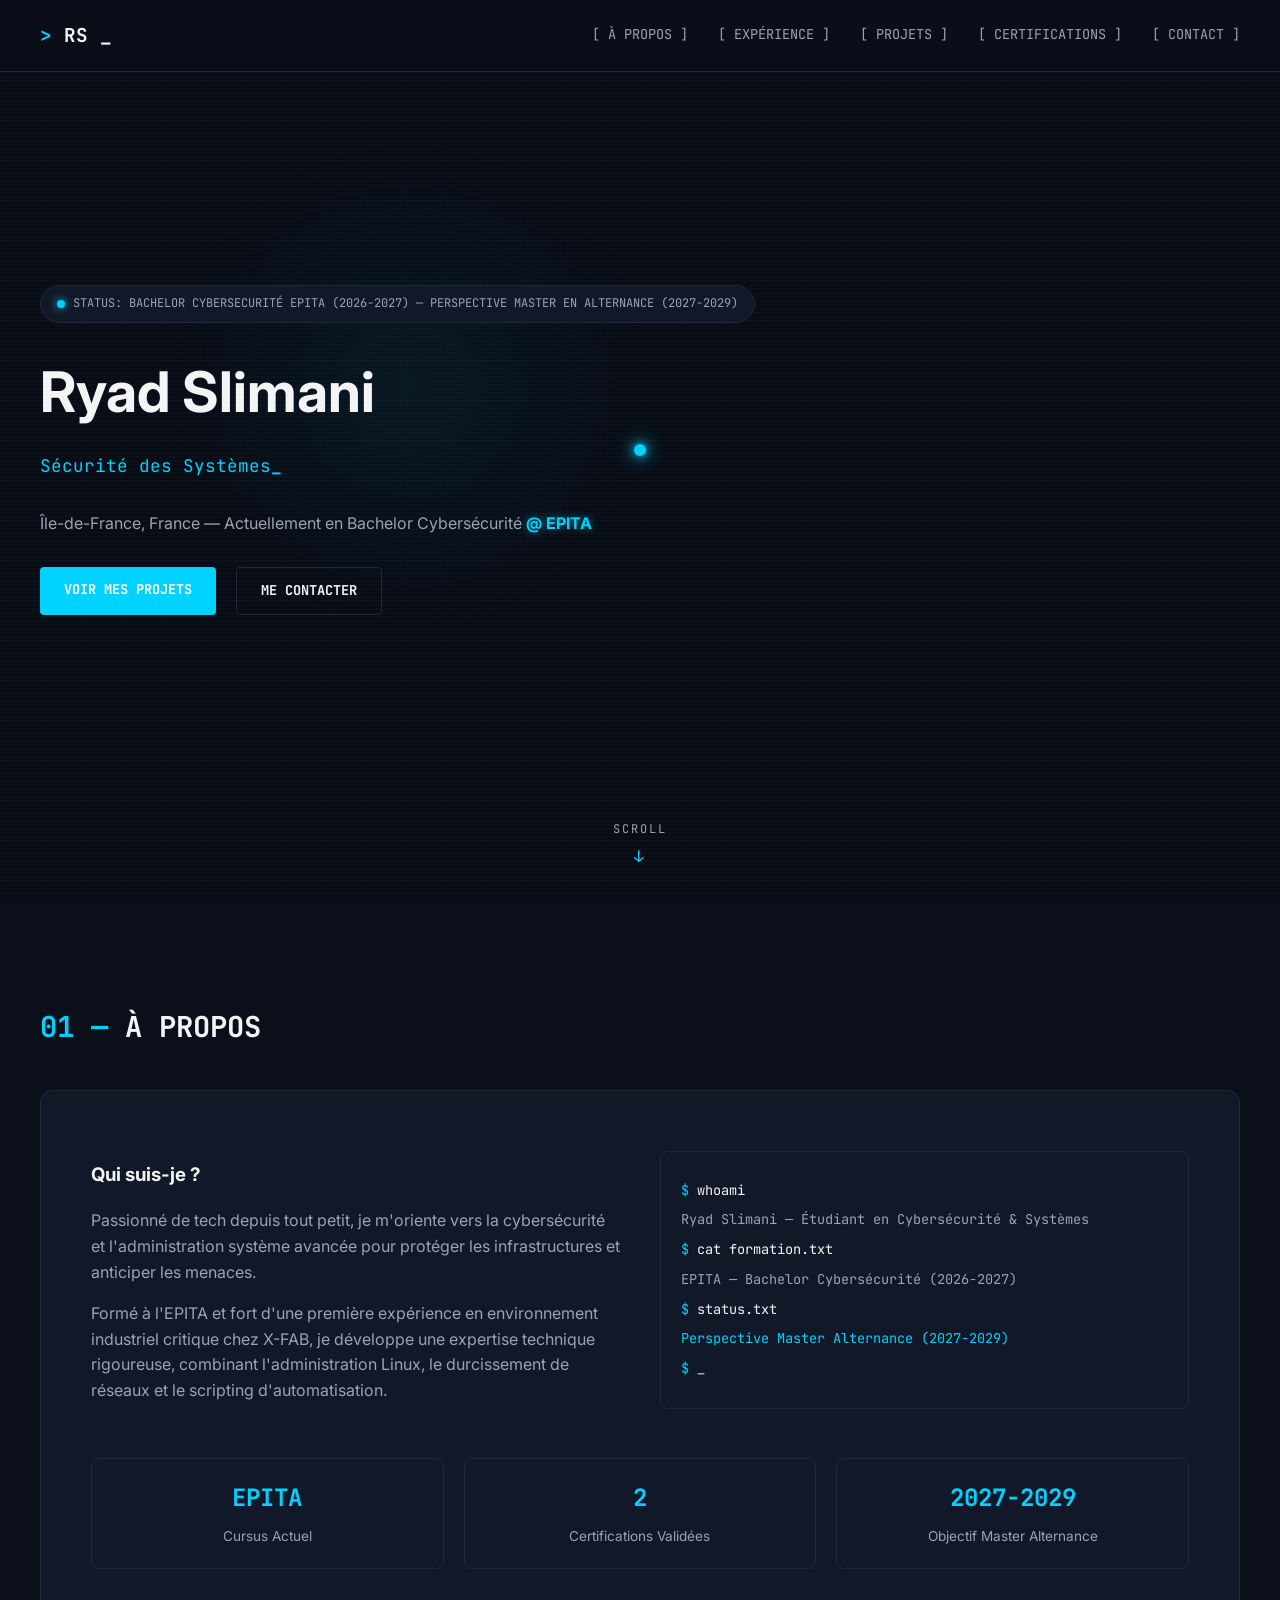
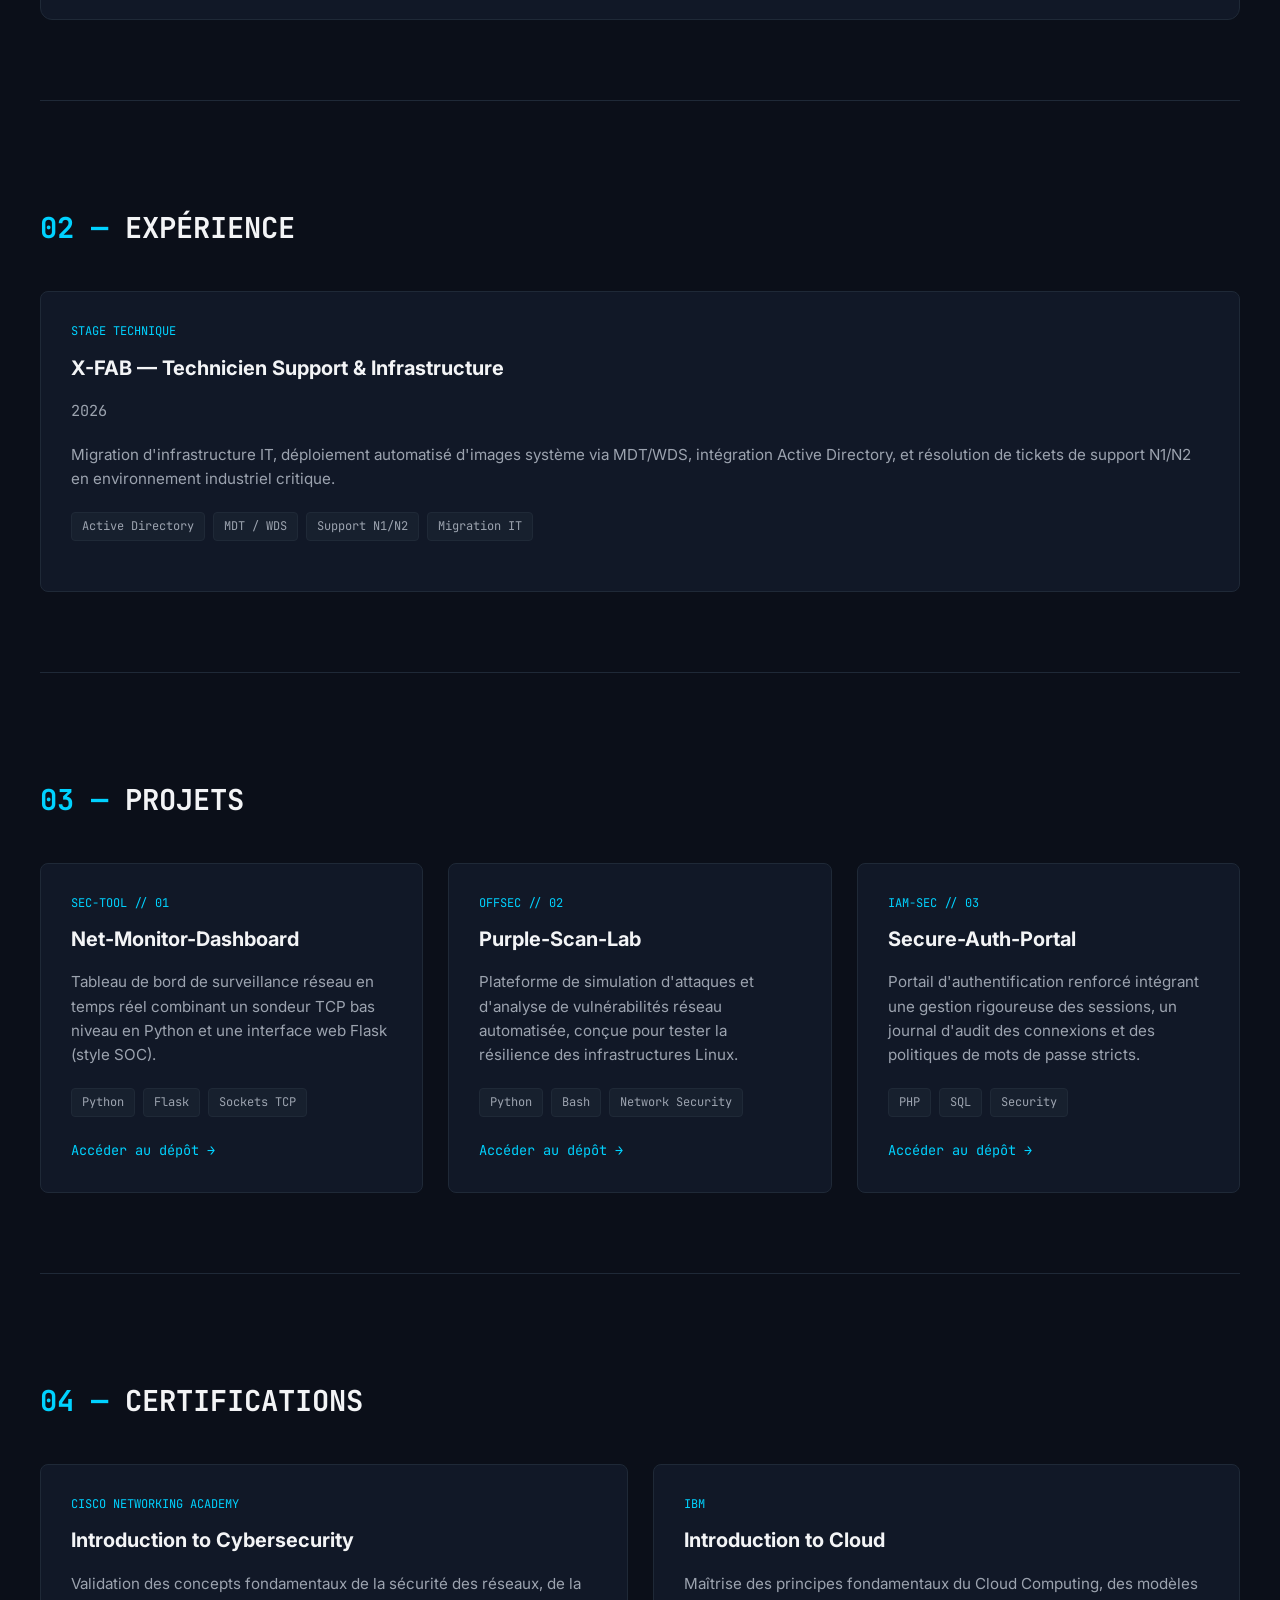
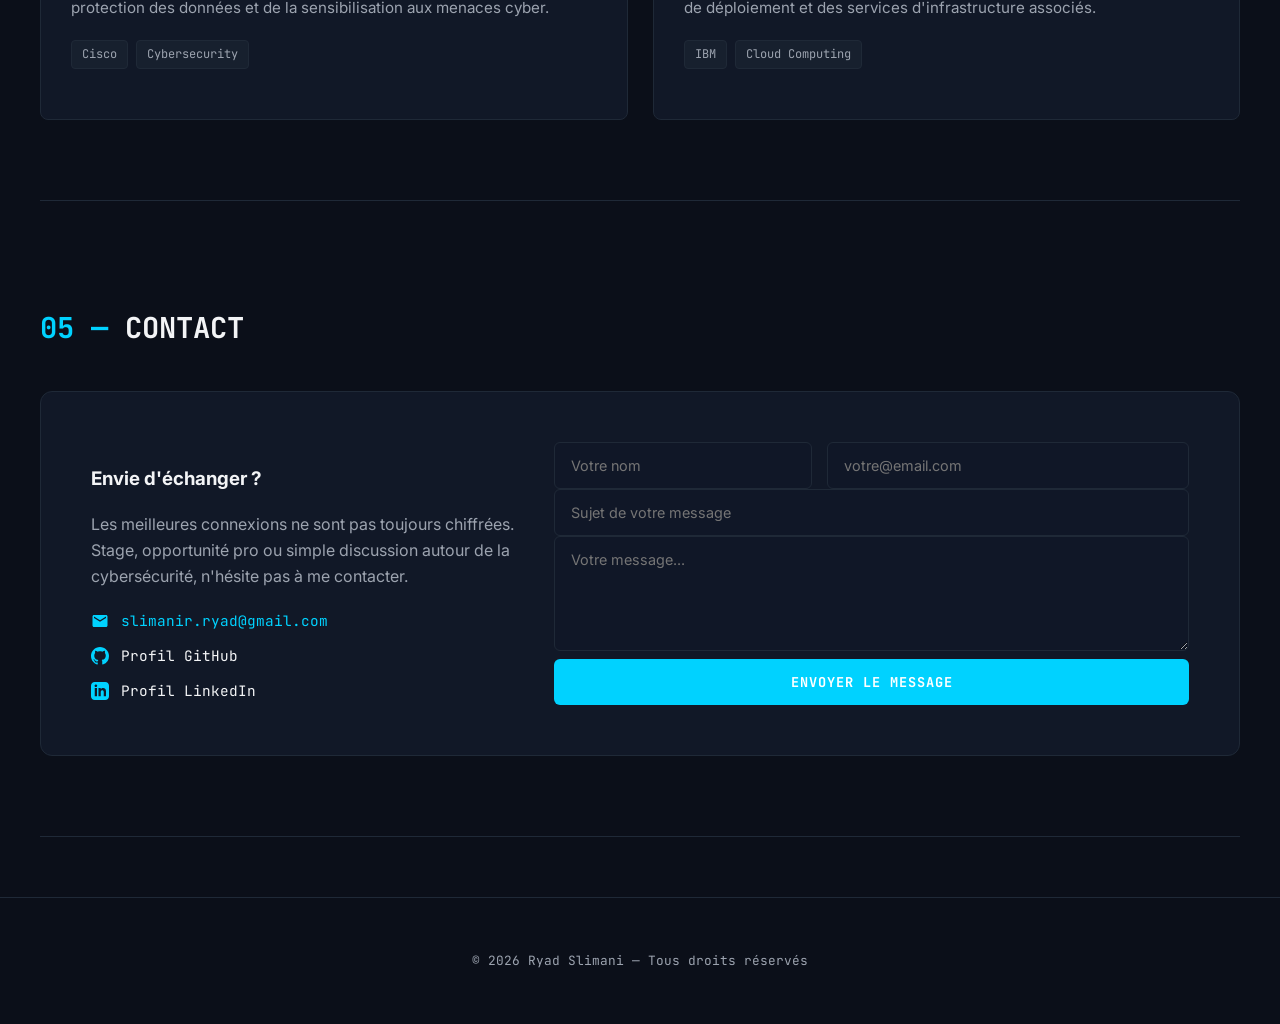
==== commit 383747e7: "fix: update spelling to Ryad and ensure index.html structure" ====
--- a/portfolio.html
+++ b/portfolio.html
@@ -3,7 +3,7 @@
 <head>
     <meta charset="UTF-8">
     <meta name="viewport" content="width=device-width, initial-scale=1.0">
-    <title>Portfolio - Slimani Riyad</title>
+    <title>Portfolio - Slimani Ryad</title>
     <!-- Favicon personnalisé (remplace href par ton fichier d'icône si besoin) -->
     <link rel="icon" type="image/png" href="img/RS.png">
     <link href="https://fonts.googleapis.com/css2?family=JetBrains+Mono:wght@400;500;700&family=Inter:wght@300;400;600;700&display=swap" rel="stylesheet">
